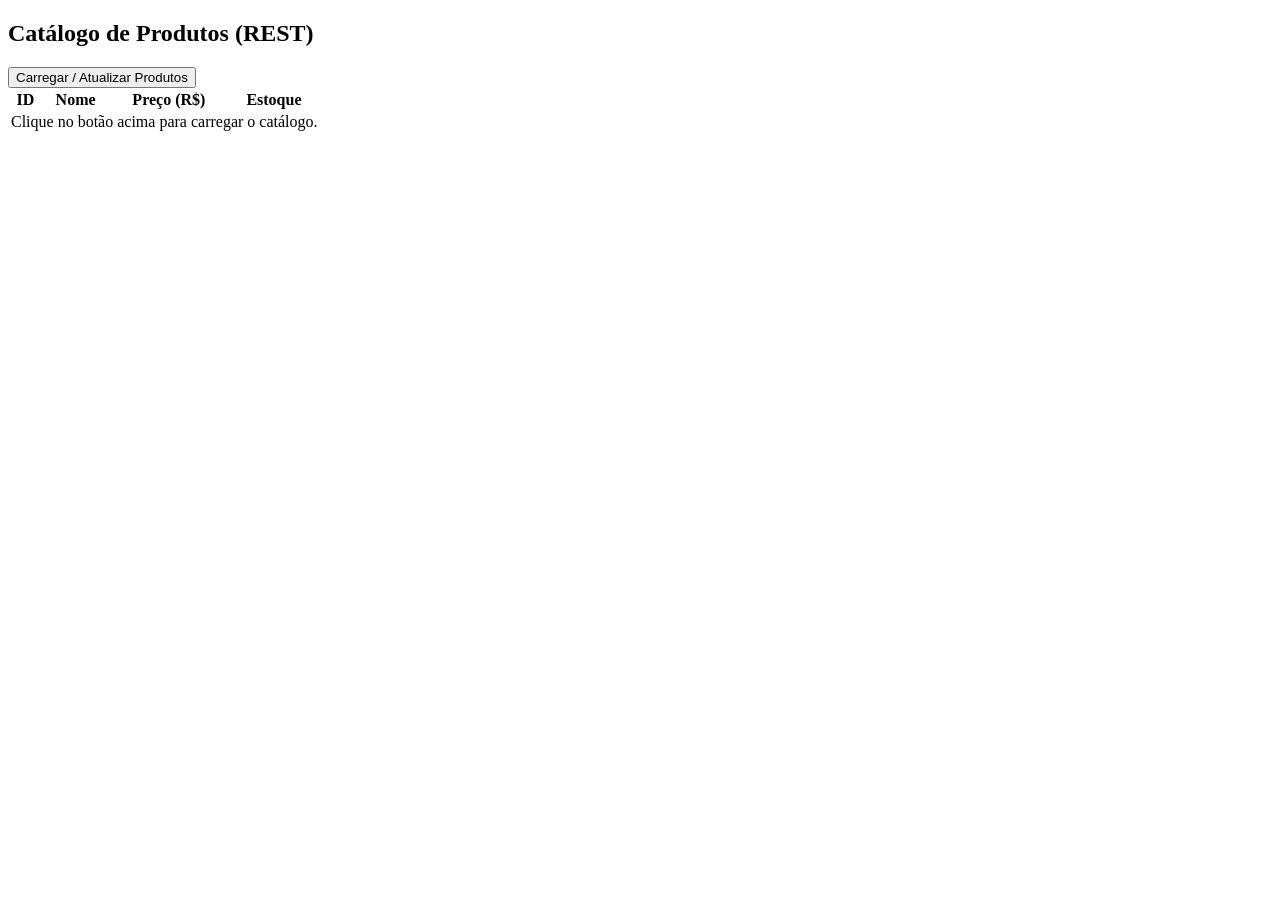
==== ecommerce/front/index.html @ 8c8058d9 "Iniciado a base do front para poder gerar testes e começo da construção da api no principal" ====
<!DOCTYPE html>
<html lang="pt">
<head>
    <meta charset="UTF-8">
    <meta name="viewport" content="width=device-width, initial-scale=1.0">
    <title>Monster Ecommerce</title>
</head>
<body>
    <div class="card">
        <h2>Catálogo de Produtos (REST)</h2>
        <button onclick="carregarProdutos()">Carregar / Atualizar Produtos</button>
        
        <table id="tabela-produtos">
            <thead>
                <tr>
                    <th>ID</th>
                    <th>Nome</th>
                    <th>Preço (R$)</th>
                    <th>Estoque</th>
                </tr>
            </thead>
            <tbody>
                <tr><td colspan="4">Clique no botão acima para carregar o catálogo.</td></tr>
            </tbody>
        </table>
    </div>
    <script src="script.js"></script>
</body>
</html>
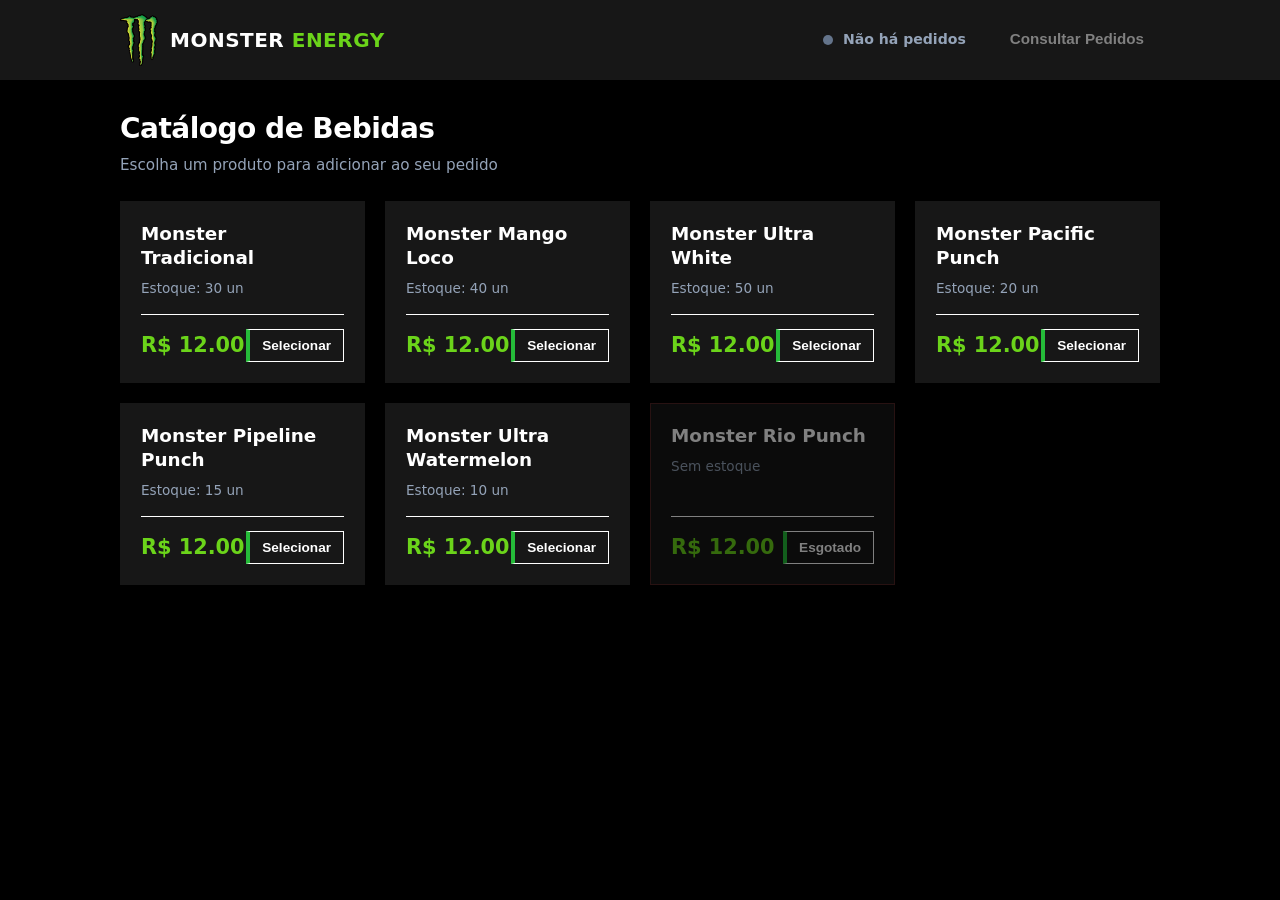
==== commit 1dfca518: "Criada a base do front end" ====
--- a/ecommerce/front/index.html
+++ b/ecommerce/front/index.html
@@ -1,29 +1,139 @@
 <!DOCTYPE html>
-<html lang="pt">
+<html lang="pt-BR">
+
 <head>
     <meta charset="UTF-8">
     <meta name="viewport" content="width=device-width, initial-scale=1.0">
-    <title>Monster Ecommerce</title>
+    <meta name="description" content="Monster Energy E-Commerce - Catálogo de bebidas e gerenciamento de pedidos.">
+    <title>Monster Energy E-Commerce</title>
+    <link rel="stylesheet" href="style.css">
 </head>
+
 <body>
-    <div class="card">
-        <h2>Catálogo de Produtos (REST)</h2>
-        <button onclick="carregarProdutos()">Carregar / Atualizar Produtos</button>
-        
-        <table id="tabela-produtos">
-            <thead>
-                <tr>
-                    <th>ID</th>
-                    <th>Nome</th>
-                    <th>Preço (R$)</th>
-                    <th>Estoque</th>
-                </tr>
-            </thead>
-            <tbody>
-                <tr><td colspan="4">Clique no botão acima para carregar o catálogo.</td></tr>
-            </tbody>
-        </table>
-    </div>
-    <script src="script.js"></script>
+    <header class="header">
+        <div class="container header-content">
+            <div class="logo" id="logo-header">
+                <img src="logo.png" alt="Logo Monster Energy">
+                <span class="logo-text">MONSTER <span class="highlight">ENERGY</span></span>
+            </div>
+
+            <nav class="header-nav">
+                <div class="status-dot-container" id="status-pedidos">
+                    <span class="dot dot-empty" id="dot-indicador"></span>
+                    <span id="status-texto">Não há pedidos</span>
+                </div>
+
+                <button type="button" id="btn-nav-pedidos" class="btn-nav-pedidos" disabled>
+                    <span>Consultar Pedidos</span>
+                    <span id="badge-pedidos-count" class="pedidos-badge hidden">0</span>
+                </button>
+            </nav>
+        </div>
+    </header>
+
+    <main class="container main-content">
+        <section id="tela-catalogo" class="tela">
+            <div class="section-topbar">
+                <div>
+                    <h1 class="section-title">Catálogo de Bebidas</h1>
+                    <p class="section-subtitle">Escolha um produto para adicionar ao seu pedido</p>
+                </div>
+
+                <div id="indicador-pedido-topo" class="indicador-pedido hidden">
+                    <span class="indicador-icone">🛒</span>
+                    <div class="indicador-info">
+                        <span id="indicador-qtd">0 itens</span>
+                        <strong id="indicador-total">R$ 0,00</strong>
+                    </div>
+                </div>
+            </div>
+
+            <div id="grid-produtos" class="products-grid">
+                <div class="loading-state">Carregando catálogo de produtos...</div>
+            </div>
+
+            <div id="painel-pedido-andamento" class="panel-pedido-andamento hidden">
+                <div class="panel-header">
+                    <div class="panel-header-title">
+                        <h3>Itens no seu Pedido Atual</h3>
+                        <span id="badge-total-itens-andamento" class="tag-badge">0 itens</span>
+                    </div>
+                    <button type="button" id="btn-limpar-pedido" class="btn-link-danger">Limpar Pedido</button>
+                </div>
+
+                <ul id="lista-itens-andamento" class="itens-andamento-list">
+                </ul>
+
+                <div class="panel-footer">
+                    <div class="subtotal-info">
+                        <span>Total do Pedido:</span>
+                        <strong id="total-pedido-andamento" class="total-destaque">R$ 0,00</strong>
+                    </div>
+                    <button type="button" id="btn-finalizar-pedido-resumo" class="btn btn-primary">
+                        Finalizar Pedido
+                    </button>
+                </div>
+            </div>
+        </section>
+
+        <section id="tela-adicionar-pedido" class="tela hidden">
+            <div class="modal-card">
+                <button type="button" id="btn-voltar-catalogo-1" class="btn-voltar">
+                    ← Voltar ao Catálogo
+                </button>
+
+                <div class="produto-detalhe-header">
+                    <h2 id="detalhe-produto-nome" class="detalhe-titulo">Monster Tradicional</h2>
+                    <div class="detalhe-preco-box">
+                        <span class="detalhe-preco-rotulo">Preço Unitário:</span>
+                        <strong id="detalhe-produto-preco" class="detalhe-preco">R$ 12,00</strong>
+                    </div>
+                    <p id="detalhe-produto-estoque" class="detalhe-estoque">Estoque disponível: 30 unidades</p>
+                </div>
+
+                <div class="detalhe-quantidade-box">
+                    <label for="input-qtd-selecionada" class="qtd-label">Selecione a Quantidade:</label>
+                    <div class="qtd-controle">
+                        <button type="button" id="btn-diminuir-qtd" class="btn-qtd">−</button>
+                        <input type="number" id="input-qtd-selecionada" class="input-qtd" value="1" min="1" max="1" readonly>
+                        <button type="button" id="btn-aumentar-qtd" class="btn-qtd">+</button>
+                    </div>
+
+                    <div class="subtotal-calculado">
+                        <span>Subtotal deste item:</span>
+                        <strong id="detalhe-subtotal-item" class="subtotal-valor">R$ 12,00</strong>
+                    </div>
+                </div>
+
+                <div class="detalhe-acoes">
+                    <button type="button" id="btn-acao-adicionar" class="btn btn-secondary">
+                        + Adicionar ao Pedido
+                    </button>
+                    <button type="button" id="btn-acao-finalizar" class="btn btn-primary">
+                        Finalizar Pedido
+                    </button>
+                </div>
+            </div>
+        </section>
+
+        <section id="tela-consultar-pedidos" class="tela hidden">
+            <div class="section-topbar">
+                <div>
+                    <h1 class="section-title">Pedidos Realizados</h1>
+                    <p class="section-subtitle">Acompanhe seus pedidos finalizados e histórico</p>
+                </div>
+
+                <button type="button" id="btn-voltar-catalogo-2" class="btn btn-secondary btn-compact">
+                    ← Voltar ao Catálogo
+                </button>
+            </div>
+
+            <div id="container-pedidos-historico" class="pedidos-historico-container">
+            </div>
+        </section>
+    </main>
+
+    <script src="script.js?v=3" defer></script>
 </body>
+
 </html>
--- a/ecommerce/front/style.css
+++ b/ecommerce/front/style.css
@@ -0,0 +1,829 @@
+:root {
+    --bg-main: #000000;
+    --bg-card: #171717;
+    --bg-input: #12151b;
+    --border-color: #FFFFFF;
+    --border-subtle: rgba(255, 255, 255, 0.08);
+
+    --monster-green: #6BD41A;
+    --green-accent: #25BC39;
+    --green-glow: rgba(107, 212, 26, 0.3);
+    --green-alpha: rgba(107, 212, 26, 0.15);
+
+    --text-primary: #FFFFFF;
+    --text-secondary: #94a3b8;
+    --text-muted: #64748b;
+    --text-danger: #ff5252;
+    --danger-alpha: rgba(255, 82, 82, 0.25);
+    --text-warning: #ffb703;
+    --warning-bg: rgba(255, 183, 3, 0.15);
+    --warning-border: rgba(255, 183, 3, 0.3);
+    --text-info: #38bdf8;
+    --status-purple: #818cf8;
+    --status-emerald: #10b981;
+
+    --font-family: system-ui, -apple-system, BlinkMacSystemFont, 'Segoe UI', Roboto, sans-serif;
+    --radius-sm: 6px;
+    --radius: 10px;
+    --radius-lg: 16px;
+    --transition: all 0.2s cubic-bezier(0.4, 0, 0.2, 1);
+    --shadow-card: 0 4px 20px rgba(0, 0, 0, 0.4);
+}
+
+* {
+    box-sizing: border-box;
+    margin: 0;
+    padding: 0;
+}
+
+body {
+    background-color: var(--bg-main);
+    color: var(--text-primary);
+    font-family: var(--font-family);
+    min-height: 100vh;
+    display: flex;
+    flex-direction: column;
+    line-height: 1.5;
+}
+
+:focus-visible {
+    outline: 2px solid var(--monster-green);
+    outline-offset: 3px;
+}
+
+.hidden {
+    display: none !important;
+}
+
+.container {
+    width: 100%;
+    max-width: 1080px;
+    margin: 0 auto;
+    padding: 0 20px;
+}
+
+.header {
+    background-color: var(--bg-card);
+    padding: 14px 0;
+    position: sticky;
+    top: 0;
+    z-index: 100;
+}
+
+.header-content {
+    display: flex;
+    justify-content: space-between;
+    align-items: center;
+    gap: 16px;
+    flex-wrap: wrap;
+}
+
+.logo {
+    display: flex;
+    align-items: center;
+    gap: 12px;
+    font-weight: 800;
+    font-size: 1.25rem;
+    letter-spacing: 0.5px;
+    user-select: none;
+    cursor: pointer;
+    transition: var(--transition);
+}
+
+.logo img {
+    width: 38px;
+    height: 52px;
+    object-fit: contain;
+    display: block;
+}
+
+.highlight {
+    color: var(--monster-green);
+}
+
+.header-nav {
+    display: flex;
+    align-items: center;
+    gap: 12px;
+    flex-wrap: wrap;
+}
+
+.status-dot-container {
+    display: inline-flex;
+    align-items: center;
+    gap: 10px;
+    padding: 9px 16px;
+    font-size: 0.88rem;
+    color: var(--text-secondary);
+    user-select: none;
+    transition: var(--transition);
+}
+
+#status-texto {
+    font-weight: 600;
+    white-space: nowrap;
+}
+
+.dot {
+    width: 10px;
+    height: 10px;
+    border-radius: 50%;
+    flex-shrink: 0;
+    transition: background-color 0.3s ease, box-shadow 0.3s ease;
+}
+
+.dot.dot-empty {
+    background-color: var(--text-muted);
+    box-shadow: none;
+}
+
+.dot.dot-montagem {
+    background-color: var(--text-info);
+    box-shadow: 0 0 10px var(--text-info);
+}
+
+.dot.dot-aguardando {
+    background-color: var(--text-warning);
+    box-shadow: 0 0 10px var(--text-warning);
+}
+
+.dot.dot-estoque-ok {
+    background-color: var(--status-purple);
+    box-shadow: 0 0 10px var(--status-purple);
+}
+
+.dot.dot-aprovado {
+    background-color: var(--monster-green);
+    box-shadow: 0 0 10px var(--monster-green);
+}
+
+.dot.dot-enviado {
+    background-color: var(--status-emerald);
+    box-shadow: 0 0 10px var(--status-emerald);
+}
+
+.dot.dot-error,
+.dot.dot-recusado {
+    background-color: var(--text-danger);
+    box-shadow: 0 0 10px var(--text-danger);
+}
+
+.btn-nav-pedidos {
+    display: inline-flex;
+    align-items: center;
+    gap: 8px;
+    background-color: var(--bg-card);
+    color: var(--text-primary);
+    padding: 10px 16px;
+    font-size: 0.95rem;
+    font-weight: 600;
+    cursor: pointer;
+    border: none;
+    border-bottom: 4px solid transparent;
+    transition: var(--transition);
+    position: relative;
+}
+
+.btn-nav-pedidos:not(:disabled):hover {
+    border-bottom-color: var(--monster-green);
+}
+
+.btn-nav-pedidos:disabled {
+    opacity: 0.45;
+    cursor: not-allowed;
+}
+
+.pedidos-badge {
+    background-color: var(--monster-green);
+    color: var(--bg-main);
+    font-size: 0.75rem;
+    font-weight: 800;
+    padding: 2px 7px;
+    border-radius: 12px;
+    min-width: 20px;
+    text-align: center;
+}
+
+.main-content {
+    flex: 1;
+    padding-top: 28px;
+    padding-bottom: 48px;
+}
+
+.tela {
+    animation: fadeIn 0.25s ease-out;
+}
+
+@keyframes fadeIn {
+    from {
+        opacity: 0;
+        transform: translateY(6px);
+    }
+
+    to {
+        opacity: 1;
+        transform: translateY(0);
+    }
+}
+
+.section-topbar {
+    display: flex;
+    justify-content: space-between;
+    align-items: flex-start;
+    gap: 16px;
+    margin-bottom: 24px;
+    flex-wrap: wrap;
+}
+
+.section-title {
+    font-size: 1.75rem;
+    font-weight: 800;
+    color: var(--text-primary);
+    letter-spacing: -0.5px;
+}
+
+.section-subtitle {
+    color: var(--text-secondary);
+    font-size: 0.95rem;
+    margin-top: 4px;
+}
+
+.indicador-pedido {
+    display: flex;
+    align-items: center;
+    gap: 12px;
+    background-color: var(--bg-card);
+    border: 1px solid var(--border-color);
+    padding: 8px 16px;
+    border-radius: var(--radius);
+}
+
+.indicador-icone {
+    font-size: 1.4rem;
+}
+
+.indicador-info {
+    display: flex;
+    flex-direction: column;
+    line-height: 1.2;
+}
+
+.indicador-info span {
+    font-size: 0.8rem;
+    color: var(--text-secondary);
+}
+
+.indicador-info strong {
+    font-size: 1rem;
+    color: var(--monster-green);
+}
+
+.products-grid {
+    display: grid;
+    grid-template-columns: repeat(auto-fill, minmax(230px, 1fr));
+    gap: 20px;
+    margin-bottom: 32px;
+}
+
+.product-card {
+    background-color: var(--bg-card);
+    padding: 20px;
+    display: flex;
+    flex-direction: column;
+    justify-content: space-between;
+    gap: 16px;
+    cursor: pointer;
+    transition: var(--transition);
+    position: relative;
+    overflow: hidden;
+    text-align: left;
+    border: 1px solid transparent;
+}
+
+.product-card:hover:not(.esgotado) {
+    border-color: var(--border-color);
+    transform: translateY(-4px);
+    box-shadow: inset 0 0 12px var(--border-color);
+}
+
+.product-card.esgotado {
+    opacity: 0.5;
+    cursor: not-allowed;
+    border-color: var(--danger-alpha);
+}
+
+.product-card-top {
+    display: flex;
+    flex-direction: column;
+    gap: 8px;
+}
+
+.product-name {
+    font-size: 1.15rem;
+    font-weight: 700;
+    color: var(--text-primary);
+    line-height: 1.3;
+}
+
+.product-stock {
+    font-size: 0.85rem;
+    color: var(--text-secondary);
+}
+
+.product-card-bottom {
+    display: flex;
+    align-items: center;
+    justify-content: space-between;
+    padding-top: 14px;
+    border-top: 1px solid var(--border-color);
+}
+
+.product-price {
+    font-size: 1.3rem;
+    font-weight: 800;
+    color: var(--monster-green);
+}
+
+.btn-card-select {
+    background-color: var(--bg-card);
+    color: var(--text-primary);
+    border: 1px solid var(--border-color);
+    border-left: 4px solid var(--green-accent);
+    padding: 8px 12px;
+    font-size: 0.85rem;
+    font-weight: 600;
+    transition: var(--transition);
+    cursor: pointer;
+}
+
+.product-card:hover:not(.esgotado) .btn-card-select {
+    border-color: var(--green-accent);
+}
+
+.loading-state,
+.empty-state {
+    grid-column: 1 / -1;
+    text-align: center;
+    padding: 48px 20px;
+    background-color: var(--bg-card);
+    border: 1px dashed var(--border-color);
+    border-radius: var(--radius);
+    color: var(--text-secondary);
+}
+
+.panel-pedido-andamento {
+    background-color: var(--bg-card);
+    border: 1px solid var(--border-color);
+    border-radius: var(--radius-lg);
+    padding: 24px;
+    box-shadow: var(--shadow-card);
+    margin-top: 24px;
+}
+
+.panel-header {
+    display: flex;
+    justify-content: space-between;
+    align-items: center;
+    margin-bottom: 16px;
+    padding-bottom: 12px;
+    border-bottom: 1px solid var(--border-color);
+}
+
+.panel-header-title {
+    display: flex;
+    align-items: center;
+    gap: 12px;
+}
+
+.panel-header-title h3 {
+    font-size: 1.2rem;
+    font-weight: 700;
+}
+
+.tag-badge {
+    font-size: 0.75rem;
+    font-weight: 700;
+    text-transform: uppercase;
+    letter-spacing: 0.5px;
+    padding: 4px 8px;
+    border-radius: var(--radius-sm);
+    background-color: var(--green-alpha);
+    color: var(--monster-green);
+    border: 1px solid var(--monster-green);
+}
+
+.btn-link-danger {
+    background: none;
+    border: none;
+    color: var(--text-danger);
+    font-size: 0.85rem;
+    cursor: pointer;
+    text-decoration: underline;
+    transition: var(--transition);
+}
+
+.btn-link-danger:hover {
+    opacity: 0.8;
+}
+
+.itens-andamento-list {
+    list-style: none;
+    display: flex;
+    flex-direction: column;
+    gap: 10px;
+    margin-bottom: 20px;
+}
+
+.item-andamento-row {
+    display: flex;
+    justify-content: space-between;
+    align-items: center;
+    background-color: var(--bg-card);
+    padding: 12px 16px;
+    border-radius: var(--radius);
+    border: 1px solid var(--border-color);
+}
+
+.item-info {
+    display: flex;
+    align-items: center;
+    gap: 12px;
+}
+
+.item-qtd-badge {
+    background-color: var(--bg-main);
+    color: var(--monster-green);
+    font-weight: 700;
+    padding: 4px 10px;
+    border-radius: var(--radius-sm);
+    font-size: 0.9rem;
+    border: 1px solid var(--border-color);
+}
+
+.item-nome {
+    font-weight: 600;
+    font-size: 0.95rem;
+}
+
+.item-acoes {
+    display: flex;
+    align-items: center;
+    gap: 16px;
+}
+
+.item-subtotal {
+    font-weight: 700;
+    color: var(--monster-green);
+    font-size: 1rem;
+}
+
+.btn-remover-item {
+    background: none;
+    border: none;
+    color: var(--text-secondary);
+    font-size: 1.2rem;
+    cursor: pointer;
+    line-height: 1;
+    transition: var(--transition);
+    padding: 4px;
+}
+
+.btn-remover-item:hover {
+    color: var(--text-danger);
+    transform: scale(1.15);
+}
+
+.panel-footer {
+    display: flex;
+    justify-content: space-between;
+    align-items: center;
+    padding-top: 16px;
+    border-top: 1px solid var(--border-color);
+    gap: 20px;
+    flex-wrap: wrap;
+}
+
+.subtotal-info {
+    display: flex;
+    flex-direction: column;
+}
+
+.subtotal-info span {
+    font-size: 0.9rem;
+    color: var(--text-secondary);
+}
+
+.total-destaque {
+    font-size: 1.5rem;
+    font-weight: 800;
+    color: var(--monster-green);
+}
+
+.modal-card {
+    max-width: 600px;
+    margin: 20px auto 0 auto;
+    background-color: var(--bg-card);
+    border: 1px solid var(--border-color);
+    border-radius: var(--radius-lg);
+    padding: 32px;
+    box-shadow: var(--shadow-card);
+}
+
+.btn-voltar {
+    background: none;
+    border: none;
+    color: var(--text-secondary);
+    font-size: 0.95rem;
+    font-weight: 600;
+    cursor: pointer;
+    display: inline-flex;
+    align-items: center;
+    gap: 6px;
+    margin-bottom: 20px;
+    transition: var(--transition);
+}
+
+.btn-voltar:hover {
+    color: var(--monster-green);
+    transform: translateX(-3px);
+}
+
+.produto-detalhe-header {
+    display: flex;
+    flex-direction: column;
+    gap: 12px;
+    margin-bottom: 28px;
+    padding-bottom: 20px;
+    border-bottom: 1px solid var(--border-color);
+}
+
+.detalhe-titulo {
+    font-size: 1.8rem;
+    font-weight: 800;
+    color: var(--text-primary);
+}
+
+.detalhe-preco-box {
+    display: flex;
+    align-items: baseline;
+    gap: 10px;
+}
+
+.detalhe-preco-rotulo {
+    color: var(--text-secondary);
+    font-size: 0.95rem;
+}
+
+.detalhe-preco {
+    font-size: 1.6rem;
+    font-weight: 800;
+    color: var(--monster-green);
+}
+
+.detalhe-estoque {
+    color: var(--text-secondary);
+    font-size: 0.9rem;
+}
+
+.detalhe-quantidade-box {
+    background-color: var(--bg-card);
+    border: 1px solid var(--border-color);
+    border-radius: var(--radius);
+    padding: 20px;
+    margin-bottom: 28px;
+    display: flex;
+    flex-direction: column;
+    gap: 16px;
+}
+
+.qtd-label {
+    font-size: 0.95rem;
+    font-weight: 600;
+    color: var(--text-primary);
+}
+
+.qtd-controle {
+    display: flex;
+    align-items: center;
+    gap: 12px;
+    max-width: 220px;
+}
+
+.btn-qtd {
+    width: 44px;
+    height: 44px;
+    border-radius: var(--radius);
+    background-color: var(--bg-input);
+    border: 1px solid var(--border-color);
+    color: var(--text-primary);
+    font-size: 1.4rem;
+    font-weight: bold;
+    cursor: pointer;
+    display: flex;
+    align-items: center;
+    justify-content: center;
+    transition: var(--transition);
+}
+
+.btn-qtd:hover:not(:disabled) {
+    border-color: var(--monster-green);
+    color: var(--monster-green);
+    background-color: var(--green-alpha);
+}
+
+.btn-qtd:disabled {
+    opacity: 0.3;
+    cursor: not-allowed;
+}
+
+.input-qtd {
+    width: 70px;
+    height: 44px;
+    text-align: center;
+    font-size: 1.2rem;
+    font-weight: 700;
+    background-color: var(--bg-input);
+    border: 1px solid var(--border-color);
+    border-radius: var(--radius);
+    color: var(--text-primary);
+}
+
+.subtotal-calculado {
+    display: flex;
+    justify-content: space-between;
+    align-items: center;
+    padding-top: 12px;
+    border-top: 1px solid var(--border-color);
+    font-size: 1.05rem;
+}
+
+.subtotal-calculado span {
+    color: var(--text-secondary);
+}
+
+.subtotal-valor {
+    color: var(--monster-green);
+    font-size: 1.3rem;
+}
+
+.detalhe-acoes {
+    display: grid;
+    grid-template-columns: 1fr 1fr;
+    gap: 16px;
+}
+
+@media (max-width: 540px) {
+    .detalhe-acoes {
+        grid-template-columns: 1fr;
+    }
+}
+
+.btn {
+    padding: 14px 22px;
+    font-size: 1rem;
+    font-weight: 700;
+    border: none;
+    cursor: pointer;
+    transition: var(--transition);
+    display: inline-flex;
+    align-items: center;
+    justify-content: center;
+    gap: 8px;
+    text-align: center;
+    user-select: none;
+}
+
+.btn-compact {
+    padding: 10px 16px;
+    font-size: 0.9rem;
+}
+
+.btn-primary {
+    background-color: var(--monster-green);
+    color: var(--bg-main);
+}
+
+.btn-primary:hover:not(:disabled) {
+    box-shadow: 0 0 16px var(--green-glow);
+    transform: translateY(-1px);
+}
+
+.btn-secondary {
+    background-color: var(--bg-card);
+    color: var(--text-primary);
+    border: 1px solid var(--border-color);
+    border-left: 4px solid var(--monster-green);
+}
+
+.btn-secondary:hover:not(:disabled) {
+    border-color: var(--monster-green);
+}
+
+.btn:disabled {
+    opacity: 0.4;
+    cursor: not-allowed;
+    transform: none !important;
+    box-shadow: none !important;
+}
+
+.pedidos-historico-container {
+    display: flex;
+    flex-direction: column;
+    gap: 20px;
+}
+
+.pedido-card {
+    background-color: var(--bg-card);
+    border: 1px solid var(--border-color);
+    border-radius: var(--radius-lg);
+    padding: 24px;
+    box-shadow: var(--shadow-card);
+    display: flex;
+    flex-direction: column;
+    gap: 16px;
+}
+
+.pedido-card-top {
+    display: flex;
+    justify-content: space-between;
+    align-items: center;
+    padding-bottom: 14px;
+    border-bottom: 1px solid var(--border-color);
+    flex-wrap: wrap;
+    gap: 10px;
+}
+
+.pedido-identificador {
+    display: flex;
+    align-items: center;
+    gap: 12px;
+}
+
+.pedido-id-tag {
+    font-size: 1.25rem;
+    font-weight: 800;
+    color: var(--text-primary);
+}
+
+.pedido-data {
+    color: var(--text-secondary);
+    font-size: 0.85rem;
+}
+
+.status-badge {
+    padding: 6px 12px;
+    border-radius: 20px;
+    font-size: 0.85rem;
+    font-weight: 700;
+    display: inline-flex;
+    align-items: center;
+    gap: 6px;
+}
+
+.status-aguardando {
+    background-color: var(--warning-bg);
+    color: var(--text-warning);
+    border: 1px solid var(--warning-border);
+}
+
+.pedido-itens-tabela {
+    width: 100%;
+    border-collapse: collapse;
+    font-size: 0.95rem;
+}
+
+.pedido-itens-tabela th {
+    text-align: left;
+    color: var(--text-muted);
+    font-weight: 600;
+    font-size: 0.85rem;
+    padding: 8px 12px;
+    border-bottom: 1px solid var(--border-color);
+}
+
+.pedido-itens-tabela td {
+    padding: 10px 12px;
+    border-bottom: 1px solid var(--border-subtle);
+}
+
+.col-valor {
+    text-align: right;
+}
+
+.pedido-card-footer {
+    display: flex;
+    justify-content: space-between;
+    align-items: center;
+    padding-top: 10px;
+}
+
+.pedido-total-label {
+    color: var(--text-secondary);
+    font-size: 0.95rem;
+}
+
+.pedido-total-valor {
+    color: var(--monster-green);
+    font-size: 1.35rem;
+    font-weight: 800;
+}
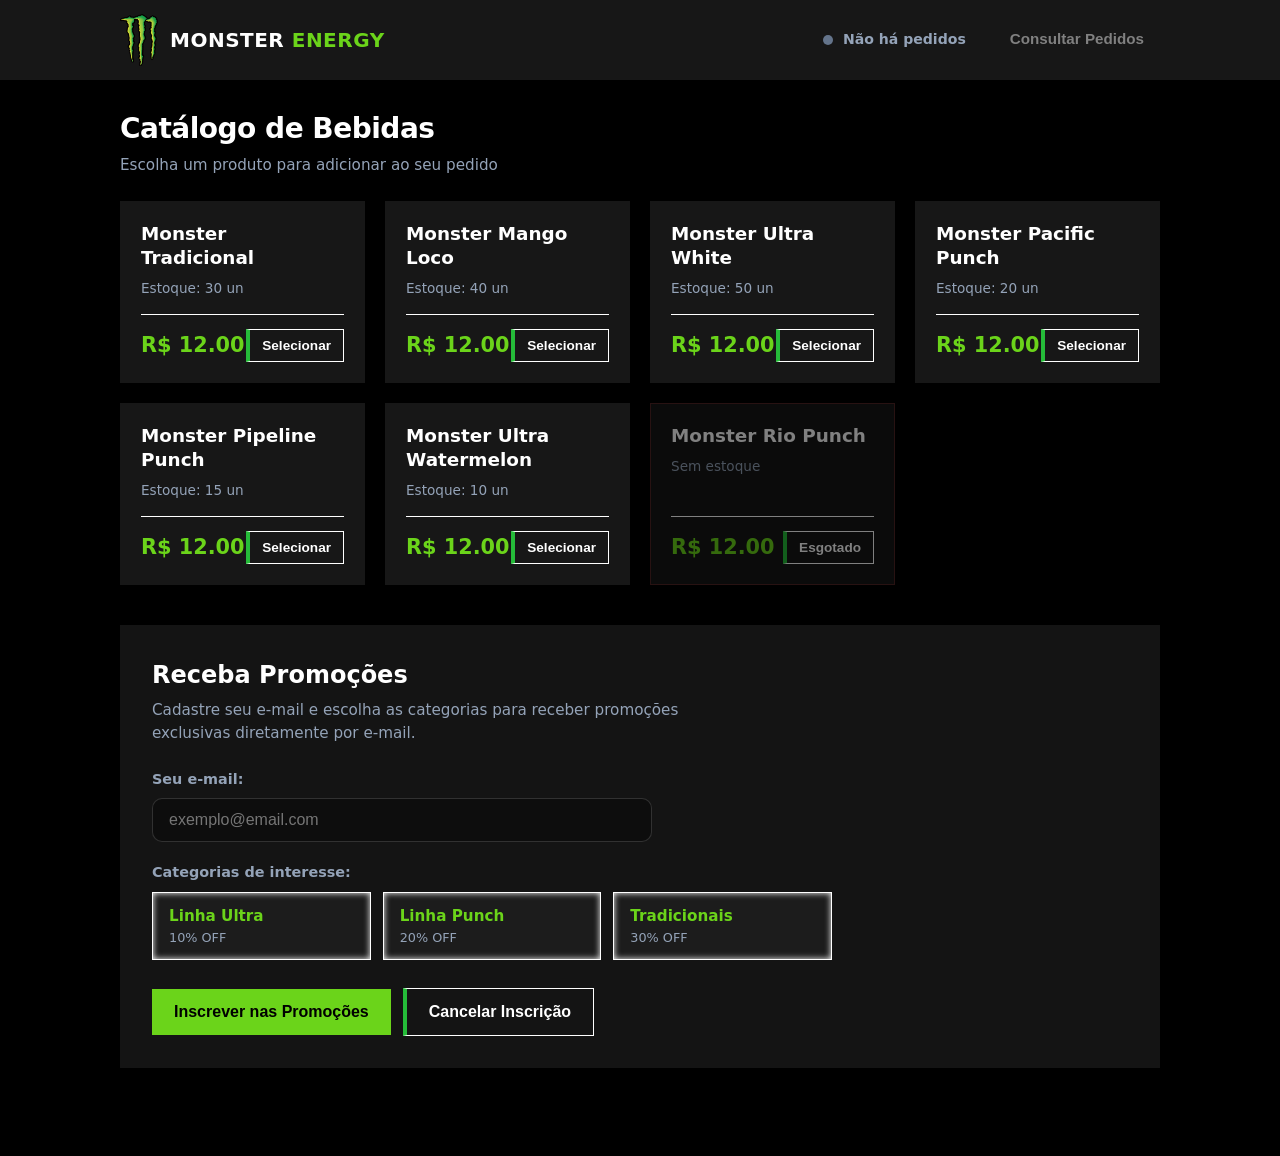
==== commit cf39c72e: "Feito as pagamento e integração com o fronte end final" ====
--- a/ecommerce/front/index.html
+++ b/ecommerce/front/index.html
@@ -6,7 +6,7 @@
     <meta name="viewport" content="width=device-width, initial-scale=1.0">
     <meta name="description" content="Monster Energy E-Commerce - Catálogo de bebidas e gerenciamento de pedidos.">
     <title>Monster Energy E-Commerce</title>
-    <link rel="stylesheet" href="style.css">
+    <link rel="stylesheet" href="style.css?v=4">
 </head>
 
 <body>
@@ -74,6 +74,61 @@
                     </button>
                 </div>
             </div>
+
+            <div class="promocoes-card" id="card-promocoes">
+                <div class="promocoes-header">
+                    <h2 class="promocoes-title">Receba Promoções</h2>
+                    <p class="promocoes-subtitle">Cadastre seu e-mail e escolha as categorias para receber promoções
+                        exclusivas diretamente por e-mail.</p>
+                </div>
+
+                <form id="form-promocao" class="promocoes-form" onsubmit="event.preventDefault(); inscreverPromocao();">
+                    <div class="promocoes-form-group">
+                        <label for="input-promocao-email" class="promocao-label">Seu e-mail:</label>
+                        <input type="email" id="input-promocao-email" placeholder="exemplo@email.com"
+                            class="input-promocao" required>
+                    </div>
+
+                    <div class="promocoes-form-group">
+                        <label class="promocao-label">Categorias de interesse:</label>
+                        <div class="categorias-grid">
+                            <label class="categoria-pill">
+                                <input type="checkbox" name="categoria" value="Ultra" checked>
+                                <span class="pill-box">
+                                    <span class="pill-name">Linha Ultra</span>
+                                    <span class="pill-desc">10% OFF</span>
+                                </span>
+                            </label>
+                            <label class="categoria-pill">
+                                <input type="checkbox" name="categoria" value="Punch" checked>
+                                <span class="pill-box">
+                                    <span class="pill-name">Linha Punch</span>
+                                    <span class="pill-desc">20% OFF</span>
+                                </span>
+                            </label>
+                            <label class="categoria-pill">
+                                <input type="checkbox" name="categoria" value="Tradicionais" checked>
+                                <span class="pill-box">
+                                    <span class="pill-name">Tradicionais</span>
+                                    <span class="pill-desc">30% OFF</span>
+                                </span>
+                            </label>
+                        </div>
+                    </div>
+
+                    <div class="promocoes-actions">
+                        <button type="submit" id="btn-inscrever-promocao" class="btn btn-primary">
+                            Inscrever nas Promoções
+                        </button>
+                        <button type="button" id="btn-cancelar-promocao" class="btn btn-cancelar-promo"
+                            onclick="cancelarPromocao()">
+                            Cancelar Inscrição
+                        </button>
+                    </div>
+
+                    <div id="promocao-feedback" class="promocao-feedback hidden"></div>
+                </form>
+            </div>
         </section>
 
         <section id="tela-adicionar-pedido" class="tela hidden">
@@ -95,7 +150,8 @@
                     <label for="input-qtd-selecionada" class="qtd-label">Selecione a Quantidade:</label>
                     <div class="qtd-controle">
                         <button type="button" id="btn-diminuir-qtd" class="btn-qtd">−</button>
-                        <input type="number" id="input-qtd-selecionada" class="input-qtd" value="1" min="1" max="1" readonly>
+                        <input type="number" id="input-qtd-selecionada" class="input-qtd" value="1" min="1" max="1"
+                            readonly>
                         <button type="button" id="btn-aumentar-qtd" class="btn-qtd">+</button>
                     </div>
 
@@ -133,7 +189,7 @@
         </section>
     </main>
 
-    <script src="script.js?v=3" defer></script>
+    <script src="script.js?v=5" defer></script>
 </body>
 
 </html>
--- a/ecommerce/front/style.css
+++ b/ecommerce/front/style.css
@@ -826,4 +826,218 @@
     color: var(--monster-green);
     font-size: 1.35rem;
     font-weight: 800;
+}
+
+.status-badge.status-aguardando {
+    background-color: var(--warning-bg);
+    color: var(--text-warning);
+    border: 1px solid var(--warning-border);
+}
+
+.status-badge.status-estoque-ok {
+    background-color: rgba(129, 140, 248, 0.15);
+    color: var(--status-purple);
+    border: 1px solid rgba(129, 140, 248, 0.3);
+}
+
+.status-badge.status-aprovado {
+    background-color: var(--green-alpha);
+    color: var(--monster-green);
+    border: 1px solid var(--monster-green);
+}
+
+.status-badge.status-enviado {
+    background-color: rgba(16, 185, 129, 0.15);
+    color: var(--status-emerald);
+    border: 1px solid rgba(16, 185, 129, 0.3);
+}
+
+.status-badge.status-error {
+    background-color: var(--danger-alpha);
+    color: var(--text-danger);
+    border: 1px solid var(--text-danger);
+}
+
+.btn-card-checkout {
+    display: inline-flex;
+    align-items: center;
+    justify-content: center;
+    padding: 8px 16px;
+    font-size: 0.9rem;
+    font-weight: 700;
+    text-decoration: none;
+    border-radius: var(--radius-sm);
+    background: linear-gradient(135deg, var(--green-accent), var(--monster-green));
+    color: #000;
+    transition: var(--transition);
+}
+
+.btn-card-checkout:hover {
+    transform: translateY(-2px);
+    box-shadow: 0 4px 12px var(--green-glow);
+}
+
+.promocoes-card {
+    background: #141414;
+    padding: 32px;
+    margin-top: 40px;
+    margin-bottom: 40px;
+    position: relative;
+    overflow: hidden;
+}
+
+.promocoes-header {
+    margin-bottom: 24px;
+}
+
+.promocoes-title {
+    font-size: 1.5rem;
+    font-weight: 800;
+    color: #fff;
+    margin-bottom: 6px;
+}
+
+.promocoes-subtitle {
+    font-size: 0.95rem;
+    color: var(--text-secondary);
+    max-width: 600px;
+}
+
+.promocoes-form {
+    display: flex;
+    flex-direction: column;
+    gap: 20px;
+}
+
+.promocoes-form-group {
+    display: flex;
+    flex-direction: column;
+    gap: 8px;
+}
+
+.promocao-label {
+    font-size: 0.9rem;
+    font-weight: 600;
+    color: var(--text-secondary);
+}
+
+.input-promocao {
+    background: #0d0d0d;
+    border: 1px solid rgba(255, 255, 255, 0.15);
+    border-radius: var(--radius);
+    padding: 12px 16px;
+    font-size: 1rem;
+    color: #fff;
+    outline: none;
+    transition: var(--transition);
+    max-width: 500px;
+}
+
+.input-promocao:focus {
+    border-color: var(--monster-green);
+    box-shadow: 0 0 10px var(--green-glow);
+}
+
+.categorias-grid {
+    display: grid;
+    grid-template-columns: repeat(auto-fit, minmax(180px, 1fr));
+    gap: 12px;
+    max-width: 680px;
+}
+
+.categoria-pill {
+    cursor: pointer;
+    user-select: none;
+}
+
+.categoria-pill input {
+    display: none;
+}
+
+.pill-box {
+    display: flex;
+    flex-direction: column;
+    padding: 12px 16px;
+    background: #1c1c1c;
+    border: 1px solid rgba(255, 255, 255, 0.1);
+    transition: var(--transition);
+}
+
+.pill-name {
+    font-size: 0.95rem;
+    font-weight: 700;
+    color: #fff;
+}
+
+.pill-desc {
+    font-size: 0.8rem;
+    color: var(--text-muted);
+}
+
+.categoria-pill input:checked+.pill-box {
+    border-color: var(--border-color);
+    box-shadow: inset 0 0 6px var(--border-color);
+}
+
+.categoria-pill input:checked+.pill-box .pill-name {
+    color: var(--monster-green);
+}
+
+.categoria-pill input:checked+.pill-box .pill-desc {
+    color: var(--text-secondary);
+}
+
+.promocoes-actions {
+    display: flex;
+    gap: 12px;
+    align-items: center;
+    flex-wrap: wrap;
+    margin-top: 8px;
+}
+
+.btn-cancelar-promo {
+    background: transparent;
+    color: var(--text-primary);
+    border: 1px solid var(--border-color);
+    border-left: 4px solid var(--green-accent);
+}
+
+.btn-cancelar-promo:hover,
+.btn-cancelar-promo:hover:not(:disabled) {
+    border: 1px solid red;
+    border-left: 4px solid var(--text-danger);
+    color: var(--text-danger);
+}
+
+.promocao-feedback {
+    padding: 12px 16px;
+    border-radius: var(--radius);
+    font-size: 0.95rem;
+    font-weight: 600;
+    max-width: 680px;
+    animation: fadeIn 0.3s ease;
+}
+
+.feedback-sucesso {
+    background: rgba(37, 188, 57, 0.15);
+    color: var(--monster-green);
+    border: 1px solid var(--monster-green);
+}
+
+.feedback-erro {
+    background: var(--danger-alpha);
+    color: var(--text-danger);
+    border: 1px solid var(--text-danger);
+}
+
+@keyframes fadeIn {
+    from {
+        opacity: 0;
+        transform: translateY(-4px);
+    }
+
+    to {
+        opacity: 1;
+        transform: translateY(0);
+    }
 }
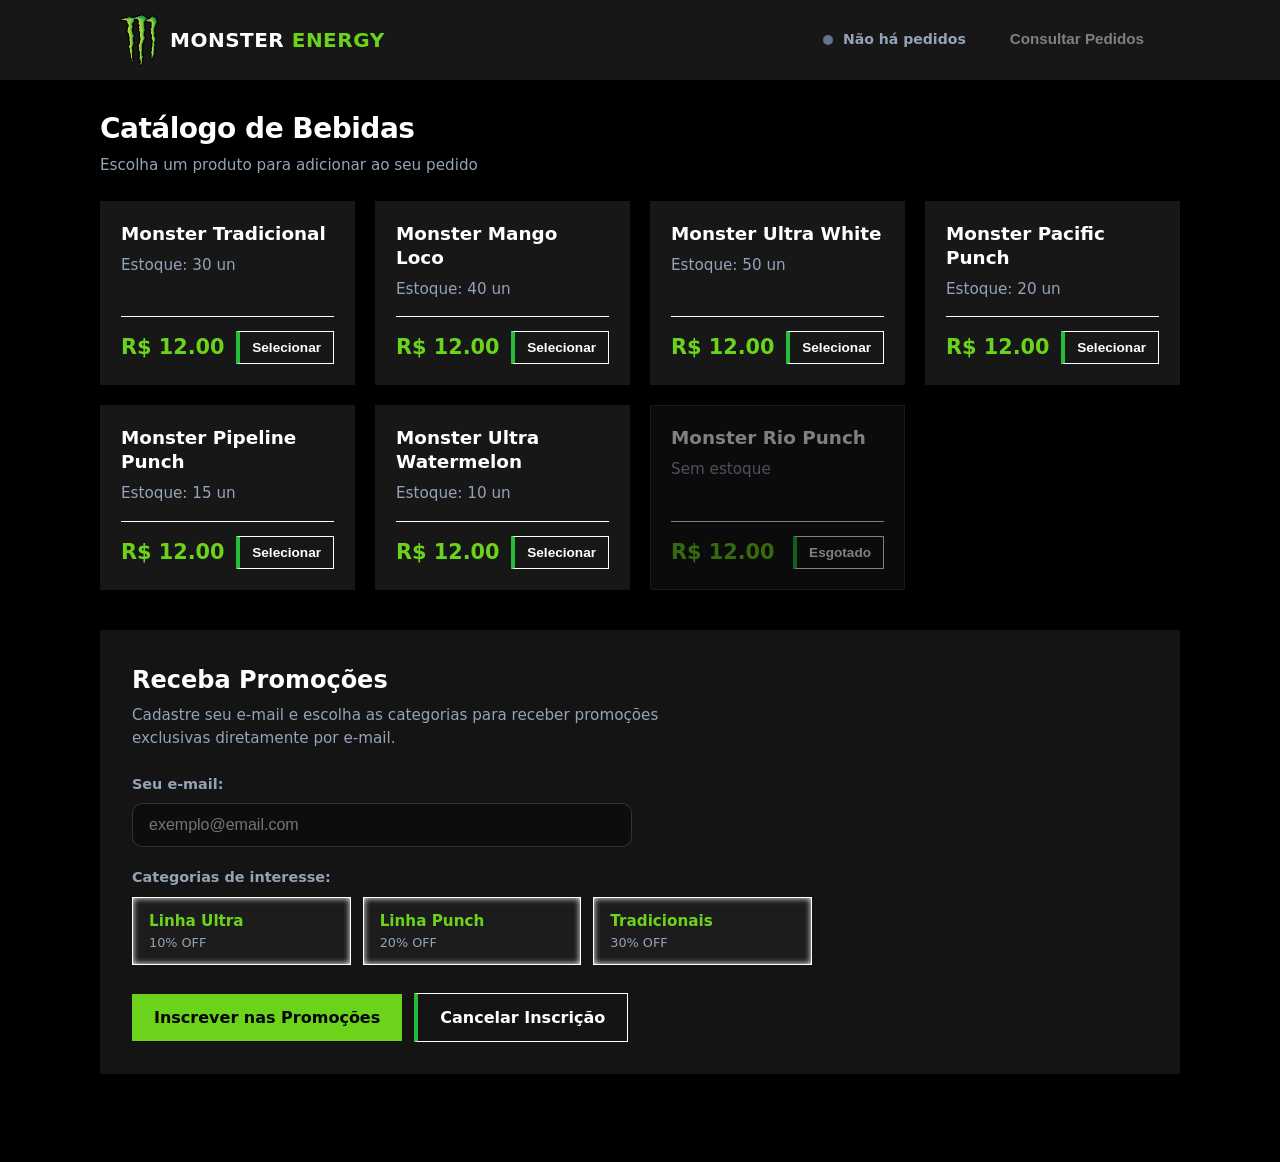
==== commit 0f725450: "refatorando o css e algumas correções menores" ====
--- a/ecommerce/front/index.html
+++ b/ecommerce/front/index.html
@@ -6,7 +6,7 @@
     <meta name="viewport" content="width=device-width, initial-scale=1.0">
     <meta name="description" content="Monster Energy E-Commerce - Catálogo de bebidas e gerenciamento de pedidos.">
     <title>Monster Energy E-Commerce</title>
-    <link rel="stylesheet" href="style.css?v=4">
+    <link rel="stylesheet" href="style.css">
 </head>
 
 <body>
--- a/ecommerce/front/style.css
+++ b/ecommerce/front/style.css
@@ -1,28 +1,41 @@
 :root {
     --bg-main: #000000;
     --bg-card: #171717;
+    --bg-card-dark: #141414;
     --bg-input: #12151b;
+    --bg-input-dark: #0d0d0d;
+    --bg-pill: #1c1c1c;
+
     --border-color: #FFFFFF;
     --border-subtle: rgba(255, 255, 255, 0.08);
+    --border-input: rgba(255, 255, 255, 0.15);
+    --border-pill: rgba(255, 255, 255, 0.1);
 
     --monster-green: #6BD41A;
     --green-accent: #25BC39;
     --green-glow: rgba(107, 212, 26, 0.3);
     --green-alpha: rgba(107, 212, 26, 0.15);
+    --green-accent-alpha: rgba(37, 188, 57, 0.15);
 
     --text-primary: #FFFFFF;
     --text-secondary: #94a3b8;
     --text-muted: #64748b;
-    --text-danger: #ff5252;
-    --danger-alpha: rgba(255, 82, 82, 0.25);
+    --font-family: system-ui, -apple-system, BlinkMacSystemFont, 'Segoe UI', Roboto, sans-serif;
+
+    --text-info: #38bdf8;
     --text-warning: #ffb703;
     --warning-bg: rgba(255, 183, 3, 0.15);
     --warning-border: rgba(255, 183, 3, 0.3);
-    --text-info: #38bdf8;
     --status-purple: #818cf8;
+    --purple-bg: rgba(129, 140, 248, 0.15);
+    --purple-border: rgba(129, 140, 248, 0.3);
     --status-emerald: #10b981;
-
-    --font-family: system-ui, -apple-system, BlinkMacSystemFont, 'Segoe UI', Roboto, sans-serif;
+    --emerald-bg: rgba(16, 185, 129, 0.15);
+    --emerald-border: rgba(16, 185, 129, 0.3);
+    --text-danger: #ff5252;
+    --danger-alpha: rgba(255, 82, 82, 0.25);
+    --danger-border-hover: red;
+
     --radius-sm: 6px;
     --radius: 10px;
     --radius-lg: 16px;
@@ -60,6 +73,51 @@
     max-width: 1080px;
     margin: 0 auto;
     padding: 0 20px;
+}
+
+.main-content {
+    flex: 1;
+    padding: 28px 0 48px;
+}
+
+.tela {
+    animation: fadeIn 0.25s ease-out;
+}
+
+@keyframes fadeIn {
+    from {
+        opacity: 0;
+        transform: translateY(6px);
+    }
+
+    to {
+        opacity: 1;
+        transform: translateY(0);
+    }
+}
+
+.header-content,
+.product-card-bottom,
+.panel-header,
+.item-andamento-row,
+.panel-footer,
+.subtotal-calculado,
+.pedido-card-top,
+.pedido-card-footer {
+    display: flex;
+    justify-content: space-between;
+    align-items: center;
+}
+
+.panel-header-title,
+.item-info,
+.pedido-identificador,
+.indicador-pedido,
+.detalhe-preco-box,
+.item-acoes {
+    display: flex;
+    align-items: center;
+    gap: 12px;
 }
 
 .header {
@@ -71,9 +129,6 @@
 }
 
 .header-content {
-    display: flex;
-    justify-content: space-between;
-    align-items: center;
     gap: 16px;
     flex-wrap: wrap;
 }
@@ -124,50 +179,6 @@
     white-space: nowrap;
 }
 
-.dot {
-    width: 10px;
-    height: 10px;
-    border-radius: 50%;
-    flex-shrink: 0;
-    transition: background-color 0.3s ease, box-shadow 0.3s ease;
-}
-
-.dot.dot-empty {
-    background-color: var(--text-muted);
-    box-shadow: none;
-}
-
-.dot.dot-montagem {
-    background-color: var(--text-info);
-    box-shadow: 0 0 10px var(--text-info);
-}
-
-.dot.dot-aguardando {
-    background-color: var(--text-warning);
-    box-shadow: 0 0 10px var(--text-warning);
-}
-
-.dot.dot-estoque-ok {
-    background-color: var(--status-purple);
-    box-shadow: 0 0 10px var(--status-purple);
-}
-
-.dot.dot-aprovado {
-    background-color: var(--monster-green);
-    box-shadow: 0 0 10px var(--monster-green);
-}
-
-.dot.dot-enviado {
-    background-color: var(--status-emerald);
-    box-shadow: 0 0 10px var(--status-emerald);
-}
-
-.dot.dot-error,
-.dot.dot-recusado {
-    background-color: var(--text-danger);
-    box-shadow: 0 0 10px var(--text-danger);
-}
-
 .btn-nav-pedidos {
     display: inline-flex;
     align-items: center;
@@ -181,7 +192,6 @@
     border: none;
     border-bottom: 4px solid transparent;
     transition: var(--transition);
-    position: relative;
 }
 
 .btn-nav-pedidos:not(:disabled):hover {
@@ -204,26 +214,48 @@
     text-align: center;
 }
 
-.main-content {
-    flex: 1;
-    padding-top: 28px;
-    padding-bottom: 48px;
-}
-
-.tela {
-    animation: fadeIn 0.25s ease-out;
-}
-
-@keyframes fadeIn {
-    from {
-        opacity: 0;
-        transform: translateY(6px);
-    }
-
-    to {
-        opacity: 1;
-        transform: translateY(0);
-    }
+.dot {
+    width: 10px;
+    height: 10px;
+    border-radius: 50%;
+    flex-shrink: 0;
+    transition: background-color 0.3s ease, box-shadow 0.3s ease;
+}
+
+.dot.dot-empty {
+    background-color: var(--text-muted);
+    box-shadow: none;
+}
+
+.dot.dot-montagem {
+    background-color: var(--text-info);
+    box-shadow: 0 0 10px var(--text-info);
+}
+
+.dot.dot-aguardando {
+    background-color: var(--text-warning);
+    box-shadow: 0 0 10px var(--text-warning);
+}
+
+.dot.dot-estoque-ok {
+    background-color: var(--status-purple);
+    box-shadow: 0 0 10px var(--status-purple);
+}
+
+.dot.dot-aprovado {
+    background-color: var(--monster-green);
+    box-shadow: 0 0 10px var(--monster-green);
+}
+
+.dot.dot-enviado {
+    background-color: var(--status-emerald);
+    box-shadow: 0 0 10px var(--status-emerald);
+}
+
+.dot.dot-error,
+.dot.dot-recusado {
+    background-color: var(--text-danger);
+    box-shadow: 0 0 10px var(--text-danger);
 }
 
 .section-topbar {
@@ -235,23 +267,49 @@
     flex-wrap: wrap;
 }
 
+.section-title,
+.detalhe-titulo,
+.promocoes-title {
+    font-weight: 800;
+    color: var(--text-primary);
+}
+
 .section-title {
     font-size: 1.75rem;
-    font-weight: 800;
-    color: var(--text-primary);
     letter-spacing: -0.5px;
 }
 
-.section-subtitle {
+.detalhe-titulo {
+    font-size: 1.8rem;
+}
+
+.promocoes-title {
+    font-size: 1.5rem;
+    margin-bottom: 6px;
+}
+
+.section-subtitle,
+.promocoes-subtitle,
+.detalhe-preco-rotulo,
+.pedido-total-label,
+.subtotal-info span,
+.detalhe-estoque,
+.product-stock,
+.pedido-data,
+.subtotal-calculado span {
     color: var(--text-secondary);
     font-size: 0.95rem;
+}
+
+.section-subtitle {
     margin-top: 4px;
 }
 
+.promocoes-subtitle {
+    max-width: 600px;
+}
+
 .indicador-pedido {
-    display: flex;
-    align-items: center;
-    gap: 12px;
     background-color: var(--bg-card);
     border: 1px solid var(--border-color);
     padding: 8px 16px;
@@ -295,8 +353,6 @@
     cursor: pointer;
     transition: var(--transition);
     position: relative;
-    overflow: hidden;
-    text-align: left;
     border: 1px solid transparent;
 }
 
@@ -312,7 +368,8 @@
     border-color: var(--danger-alpha);
 }
 
-.product-card-top {
+.product-card-top,
+.promocoes-form-group {
     display: flex;
     flex-direction: column;
     gap: 8px;
@@ -325,15 +382,7 @@
     line-height: 1.3;
 }
 
-.product-stock {
-    font-size: 0.85rem;
-    color: var(--text-secondary);
-}
-
 .product-card-bottom {
-    display: flex;
-    align-items: center;
-    justify-content: space-between;
     padding-top: 14px;
     border-top: 1px solid var(--border-color);
 }
@@ -371,28 +420,37 @@
     color: var(--text-secondary);
 }
 
-.panel-pedido-andamento {
+.panel-pedido-andamento,
+.modal-card,
+.pedido-card {
     background-color: var(--bg-card);
     border: 1px solid var(--border-color);
     border-radius: var(--radius-lg);
+    box-shadow: var(--shadow-card);
+}
+
+.panel-pedido-andamento {
     padding: 24px;
-    box-shadow: var(--shadow-card);
     margin-top: 24px;
 }
 
+.modal-card {
+    max-width: 600px;
+    margin: 20px auto 0;
+    padding: 32px;
+}
+
+.pedido-card {
+    padding: 24px;
+    display: flex;
+    flex-direction: column;
+    gap: 16px;
+}
+
 .panel-header {
-    display: flex;
-    justify-content: space-between;
-    align-items: center;
     margin-bottom: 16px;
     padding-bottom: 12px;
     border-bottom: 1px solid var(--border-color);
-}
-
-.panel-header-title {
-    display: flex;
-    align-items: center;
-    gap: 12px;
 }
 
 .panel-header-title h3 {
@@ -435,19 +493,10 @@
 }
 
 .item-andamento-row {
-    display: flex;
-    justify-content: space-between;
-    align-items: center;
     background-color: var(--bg-card);
     padding: 12px 16px;
     border-radius: var(--radius);
     border: 1px solid var(--border-color);
-}
-
-.item-info {
-    display: flex;
-    align-items: center;
-    gap: 12px;
 }
 
 .item-qtd-badge {
@@ -463,12 +512,6 @@
 .item-nome {
     font-weight: 600;
     font-size: 0.95rem;
-}
-
-.item-acoes {
-    display: flex;
-    align-items: center;
-    gap: 16px;
 }
 
 .item-subtotal {
@@ -494,9 +537,6 @@
 }
 
 .panel-footer {
-    display: flex;
-    justify-content: space-between;
-    align-items: center;
     padding-top: 16px;
     border-top: 1px solid var(--border-color);
     gap: 20px;
@@ -508,25 +548,10 @@
     flex-direction: column;
 }
 
-.subtotal-info span {
-    font-size: 0.9rem;
-    color: var(--text-secondary);
-}
-
 .total-destaque {
     font-size: 1.5rem;
     font-weight: 800;
     color: var(--monster-green);
-}
-
-.modal-card {
-    max-width: 600px;
-    margin: 20px auto 0 auto;
-    background-color: var(--bg-card);
-    border: 1px solid var(--border-color);
-    border-radius: var(--radius-lg);
-    padding: 32px;
-    box-shadow: var(--shadow-card);
 }
 
 .btn-voltar {
@@ -557,32 +582,10 @@
     border-bottom: 1px solid var(--border-color);
 }
 
-.detalhe-titulo {
-    font-size: 1.8rem;
-    font-weight: 800;
-    color: var(--text-primary);
-}
-
-.detalhe-preco-box {
-    display: flex;
-    align-items: baseline;
-    gap: 10px;
-}
-
-.detalhe-preco-rotulo {
-    color: var(--text-secondary);
-    font-size: 0.95rem;
-}
-
 .detalhe-preco {
     font-size: 1.6rem;
     font-weight: 800;
     color: var(--monster-green);
-}
-
-.detalhe-estoque {
-    color: var(--text-secondary);
-    font-size: 0.9rem;
 }
 
 .detalhe-quantidade-box {
@@ -609,13 +612,17 @@
     max-width: 220px;
 }
 
+.btn-qtd,
+.input-qtd {
+    height: 44px;
+    background-color: var(--bg-input);
+    border: 1px solid var(--border-color);
+    border-radius: var(--radius);
+    color: var(--text-primary);
+}
+
 .btn-qtd {
     width: 44px;
-    height: 44px;
-    border-radius: var(--radius);
-    background-color: var(--bg-input);
-    border: 1px solid var(--border-color);
-    color: var(--text-primary);
     font-size: 1.4rem;
     font-weight: bold;
     cursor: pointer;
@@ -638,27 +645,29 @@
 
 .input-qtd {
     width: 70px;
-    height: 44px;
     text-align: center;
     font-size: 1.2rem;
     font-weight: 700;
-    background-color: var(--bg-input);
-    border: 1px solid var(--border-color);
-    border-radius: var(--radius);
-    color: var(--text-primary);
+}
+
+.input-qtd::-webkit-outer-spin-button,
+.input-qtd::-webkit-inner-spin-button,
+input[type="number"]::-webkit-outer-spin-button,
+input[type="number"]::-webkit-inner-spin-button {
+    -webkit-appearance: none;
+    margin: 0;
+}
+
+.input-qtd,
+input[type="number"] {
+    -moz-appearance: textfield;
+    appearance: textfield;
 }
 
 .subtotal-calculado {
-    display: flex;
-    justify-content: space-between;
-    align-items: center;
     padding-top: 12px;
     border-top: 1px solid var(--border-color);
     font-size: 1.05rem;
-}
-
-.subtotal-calculado span {
-    color: var(--text-secondary);
 }
 
 .subtotal-valor {
@@ -691,6 +700,8 @@
     gap: 8px;
     text-align: center;
     user-select: none;
+    text-decoration: none;
+    font-family: inherit;
 }
 
 .btn-compact {
@@ -726,48 +737,24 @@
     box-shadow: none !important;
 }
 
-.pedidos-historico-container {
+.pedidos-historico-container,
+.promocoes-form {
     display: flex;
     flex-direction: column;
     gap: 20px;
 }
 
-.pedido-card {
-    background-color: var(--bg-card);
-    border: 1px solid var(--border-color);
-    border-radius: var(--radius-lg);
-    padding: 24px;
-    box-shadow: var(--shadow-card);
-    display: flex;
-    flex-direction: column;
-    gap: 16px;
-}
-
 .pedido-card-top {
-    display: flex;
-    justify-content: space-between;
-    align-items: center;
     padding-bottom: 14px;
     border-bottom: 1px solid var(--border-color);
     flex-wrap: wrap;
     gap: 10px;
 }
 
-.pedido-identificador {
-    display: flex;
-    align-items: center;
-    gap: 12px;
-}
-
 .pedido-id-tag {
     font-size: 1.25rem;
     font-weight: 800;
     color: var(--text-primary);
-}
-
-.pedido-data {
-    color: var(--text-secondary);
-    font-size: 0.85rem;
 }
 
 .status-badge {
@@ -780,10 +767,35 @@
     gap: 6px;
 }
 
+.status-badge.status-aguardando,
 .status-aguardando {
     background-color: var(--warning-bg);
     color: var(--text-warning);
     border: 1px solid var(--warning-border);
+}
+
+.status-badge.status-estoque-ok {
+    background-color: var(--purple-bg);
+    color: var(--status-purple);
+    border: 1px solid var(--purple-border);
+}
+
+.status-badge.status-aprovado {
+    background-color: var(--green-alpha);
+    color: var(--monster-green);
+    border: 1px solid var(--monster-green);
+}
+
+.status-badge.status-enviado {
+    background-color: var(--emerald-bg);
+    color: var(--status-emerald);
+    border: 1px solid var(--emerald-border);
+}
+
+.status-badge.status-error {
+    background-color: var(--danger-alpha);
+    color: var(--text-danger);
+    border: 1px solid var(--text-danger);
 }
 
 .pedido-itens-tabela {
@@ -810,52 +822,10 @@
     text-align: right;
 }
 
-.pedido-card-footer {
-    display: flex;
-    justify-content: space-between;
-    align-items: center;
-    padding-top: 10px;
-}
-
-.pedido-total-label {
-    color: var(--text-secondary);
-    font-size: 0.95rem;
-}
-
 .pedido-total-valor {
     color: var(--monster-green);
     font-size: 1.35rem;
     font-weight: 800;
-}
-
-.status-badge.status-aguardando {
-    background-color: var(--warning-bg);
-    color: var(--text-warning);
-    border: 1px solid var(--warning-border);
-}
-
-.status-badge.status-estoque-ok {
-    background-color: rgba(129, 140, 248, 0.15);
-    color: var(--status-purple);
-    border: 1px solid rgba(129, 140, 248, 0.3);
-}
-
-.status-badge.status-aprovado {
-    background-color: var(--green-alpha);
-    color: var(--monster-green);
-    border: 1px solid var(--monster-green);
-}
-
-.status-badge.status-enviado {
-    background-color: rgba(16, 185, 129, 0.15);
-    color: var(--status-emerald);
-    border: 1px solid rgba(16, 185, 129, 0.3);
-}
-
-.status-badge.status-error {
-    background-color: var(--danger-alpha);
-    color: var(--text-danger);
-    border: 1px solid var(--text-danger);
 }
 
 .btn-card-checkout {
@@ -868,7 +838,7 @@
     text-decoration: none;
     border-radius: var(--radius-sm);
     background: linear-gradient(135deg, var(--green-accent), var(--monster-green));
-    color: #000;
+    color: var(--bg-main);
     transition: var(--transition);
 }
 
@@ -878,41 +848,15 @@
 }
 
 .promocoes-card {
-    background: #141414;
+    background: var(--bg-card-dark);
     padding: 32px;
-    margin-top: 40px;
-    margin-bottom: 40px;
+    margin: 40px 0;
     position: relative;
     overflow: hidden;
 }
 
 .promocoes-header {
     margin-bottom: 24px;
-}
-
-.promocoes-title {
-    font-size: 1.5rem;
-    font-weight: 800;
-    color: #fff;
-    margin-bottom: 6px;
-}
-
-.promocoes-subtitle {
-    font-size: 0.95rem;
-    color: var(--text-secondary);
-    max-width: 600px;
-}
-
-.promocoes-form {
-    display: flex;
-    flex-direction: column;
-    gap: 20px;
-}
-
-.promocoes-form-group {
-    display: flex;
-    flex-direction: column;
-    gap: 8px;
 }
 
 .promocao-label {
@@ -922,12 +866,12 @@
 }
 
 .input-promocao {
-    background: #0d0d0d;
-    border: 1px solid rgba(255, 255, 255, 0.15);
+    background: var(--bg-input-dark);
+    border: 1px solid var(--border-input);
     border-radius: var(--radius);
     padding: 12px 16px;
     font-size: 1rem;
-    color: #fff;
+    color: var(--text-primary);
     outline: none;
     transition: var(--transition);
     max-width: 500px;
@@ -958,15 +902,15 @@
     display: flex;
     flex-direction: column;
     padding: 12px 16px;
-    background: #1c1c1c;
-    border: 1px solid rgba(255, 255, 255, 0.1);
+    background: var(--bg-pill);
+    border: 1px solid var(--border-pill);
     transition: var(--transition);
 }
 
 .pill-name {
     font-size: 0.95rem;
     font-weight: 700;
-    color: #fff;
+    color: var(--text-primary);
 }
 
 .pill-desc {
@@ -1002,9 +946,8 @@
     border-left: 4px solid var(--green-accent);
 }
 
-.btn-cancelar-promo:hover,
 .btn-cancelar-promo:hover:not(:disabled) {
-    border: 1px solid red;
+    border: 1px solid var(--danger-border-hover);
     border-left: 4px solid var(--text-danger);
     color: var(--text-danger);
 }
@@ -1019,7 +962,7 @@
 }
 
 .feedback-sucesso {
-    background: rgba(37, 188, 57, 0.15);
+    background: var(--green-accent-alpha);
     color: var(--monster-green);
     border: 1px solid var(--monster-green);
 }
@@ -1028,16 +971,4 @@
     background: var(--danger-alpha);
     color: var(--text-danger);
     border: 1px solid var(--text-danger);
-}
-
-@keyframes fadeIn {
-    from {
-        opacity: 0;
-        transform: translateY(-4px);
-    }
-
-    to {
-        opacity: 1;
-        transform: translateY(0);
-    }
 }
